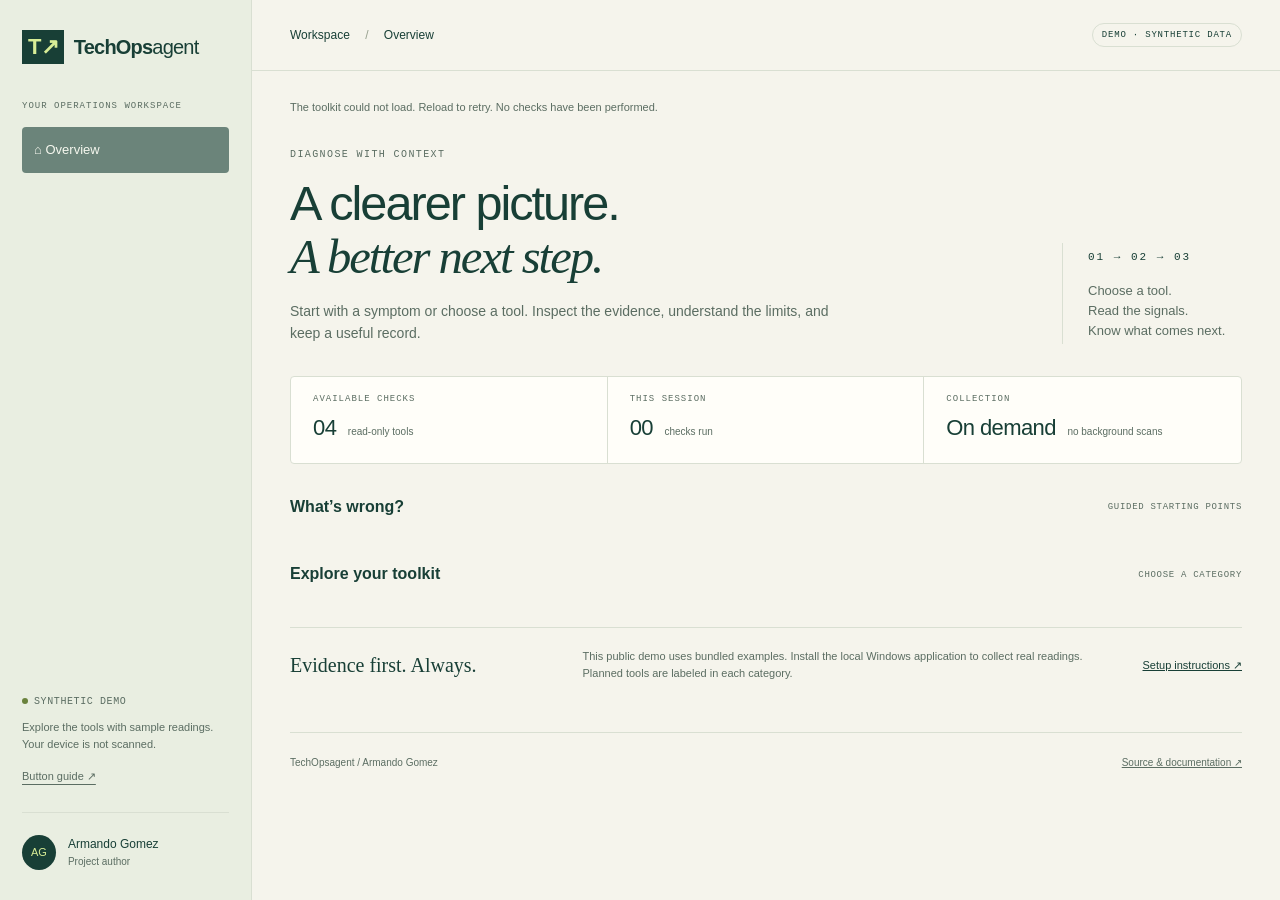
==== techops/static/toolkit/index.html @ 03677a9f "Add guided diagnostic toolkit and real Windows readings; 140 tests OK" ====
<!doctype html>
<html lang="en">
<head><meta charset="utf-8"><meta name="viewport" content="width=device-width,initial-scale=1">
<meta name="description" content="A guided computer and network diagnostic toolkit by Armando Gomez.">
<meta http-equiv="Content-Security-Policy" content="default-src 'self'; script-src 'self'; style-src 'self'; connect-src 'self'; img-src 'self' data:; object-src 'none'; base-uri 'none'; form-action 'none'">
<title>TechOpsagent · Diagnostic toolkit</title><link rel="icon" href="data:,"><link rel="stylesheet" href="./toolkit.css"><script src="./toolkit.js" defer></script></head>
<body data-mode="demo"><a class="skip" href="#main">Skip to tools</a>
<div class="app-shell">
<aside class="sidebar"><a class="brand" href="./"><span class="logo">T↗</span><span>TechOps<b>agent</b></span></a><p class="rail-label">YOUR OPERATIONS WORKSPACE</p>
<nav aria-label="Main navigation"><button class="nav-item active" id="home">⌂ <span>Overview</span></button><div id="navigation"></div></nav>
<div class="rail-bottom"><span class="rail-dot"></span><strong id="rail-mode">SYNTHETIC DEMO</strong><p id="rail-description">Explore the tools with sample readings. Your device is not scanned.</p><a href="https://github.com/ArmandoSNHU/TechOpsagent/blob/main/docs/TOOL-GUIDE.md">Button guide ↗</a></div>
<div class="byline"><span class="avatar">AG</span><span>Armando Gomez<small>Project author</small></span></div></aside>
<div class="content"><header class="topbar"><span>Workspace <b>/</b> <span id="breadcrumb">Overview</span></span><span id="mode-badge" class="mode-badge">DEMO · SYNTHETIC DATA</span></header>
<main id="main">
<div id="global-status" role="status" class="global-status">Loading tool catalog…</div>
<section id="overview"><div class="hero"><div><p class="eyebrow">DIAGNOSE WITH CONTEXT</p><h1>A clearer picture.<br><em>A better next step.</em></h1><p class="intro">Start with a symptom or choose a tool. Inspect the evidence, understand the limits, and keep a useful record.</p></div><div class="hero-note"><span>01 → 02 → 03</span><p>Choose a tool.<br>Read the signals.<br>Know what comes next.</p></div></div>
<div class="metrics"><div><span>AVAILABLE CHECKS</span><strong>04 <small>read-only tools</small></strong></div><div><span>THIS SESSION</span><strong id="session-count">00 <small>checks run</small></strong></div><div><span>COLLECTION</span><strong id="collection-label">On demand <small>no background scans</small></strong></div></div>
<section aria-labelledby="symptom-title"><div class="section-heading"><h2 id="symptom-title">What’s wrong?</h2><span>GUIDED STARTING POINTS</span></div><div id="shortcuts" class="shortcuts"></div></section>
<section aria-labelledby="categories-title"><div class="section-heading"><h2 id="categories-title">Explore your toolkit</h2><span>CHOOSE A CATEGORY</span></div><div id="category-cards" class="category-grid"></div></section>
<div class="scope-note"><strong>Evidence first. Always.</strong><p id="scope-text">This public demo uses bundled examples. Install the local Windows application to collect real readings. Planned tools are labeled in each category.</p><a href="https://github.com/ArmandoSNHU/TechOpsagent/blob/main/setup.md">Setup instructions ↗</a></div></section>
<section id="category-view" hidden><button class="back" id="category-back">← All categories</button><p class="eyebrow">TOOL DIRECTORY</p><h1 id="category-title"></h1><p id="category-description" class="intro"></p><div id="tool-list" class="tool-list"></div><div id="session-history" hidden><h2>This session</h2><p class="muted">Results remain in this tab’s memory until you reload. Save a report to keep a copy.</p><div id="history-list"></div></div></section>
<section id="tool-view" hidden><button class="back" id="tool-back">← Back to category</button><div class="tool-heading"><div><p id="tool-category" class="eyebrow"></p><h1 id="tool-title"></h1><p id="tool-description" class="intro"></p></div><span class="read-only">READ ONLY</span></div>
<div class="tool-layout"><div><div class="run-panel"><p id="tool-limit"></p><button id="run-tool" class="primary">Run check ↗</button><p id="run-status" role="status">Ready. Nothing has been collected.</p></div>
<section id="result-panel" class="result-panel" hidden aria-labelledby="result-title"><div class="result-top"><h2 id="result-title">Check results</h2><span id="result-state" class="state"></span></div><p id="result-time" class="result-time"></p><p id="result-summary"></p><div id="readings" class="readings"></div><p id="truncated" hidden>Only the first 200 readings are shown. This is not a complete inventory.</p><div class="result-actions"><button id="explain" class="secondary">Explain results</button><button id="export" class="secondary">Save report ↓</button></div><p id="export-note" class="muted"></p></section>
<div id="result-empty" class="empty"><span aria-hidden="true">◎</span><h2>Your evidence will appear here.</h2><p>Run this check to see timestamped readings and a clear explanation of what they do—and do not—tell you.</p></div></div>
<aside class="guide"><p class="eyebrow">YOUR FIELD GUIDE</p><h2>Make sense of the signals.</h2><p id="tool-help"></p><div id="explanation" hidden><h3>About this result</h3><p id="explanation-text"></p><span class="guide-label">RULE-BASED GUIDANCE · NO LLM</span></div><div class="next-box"><h3>Continue investigating</h3><p>A useful next check depends on the symptom. Explore another source of evidence.</p><button id="next-tool" class="secondary"></button></div><a href="https://github.com/ArmandoSNHU/TechOpsagent/blob/main/docs/TOOL-GUIDE.md">Read the tool documentation ↗</a></aside></div></section>
<footer><span>TechOpsagent / Armando Gomez</span><a href="https://github.com/ArmandoSNHU/TechOpsagent">Source & documentation ↗</a></footer>
</main></div></div><noscript><p>JavaScript is required for the tool dashboard. Read the setup and button guide in the repository to use the local application.</p></noscript></body></html>
---- techops/static/toolkit/toolkit.css ----
:root{--ink:#183f36;--muted:#5b6d62;--paper:#f5f4ec;--white:#fffef9;--line:#d9dfd2;--lime:#d8ed96;--mono:Consolas,'Courier New',monospace;--sans:'Segoe UI',Arial,sans-serif}
*{box-sizing:border-box}body{margin:0;font:15px/1.55 var(--sans);background:var(--paper);color:var(--ink)}a{color:inherit}button{font:inherit;cursor:pointer;color:inherit}button:disabled{cursor:wait;opacity:.6}[hidden]{display:none!important}:focus-visible{outline:3px solid #9b4328;outline-offset:4px}.skip{position:absolute;top:-70px;left:20px;background:var(--lime);padding:12px;z-index:10}.skip:focus{top:10px}.app-shell{display:grid;grid-template-columns:252px minmax(0,1fr);min-height:100vh}.sidebar{background:#e9eee1;padding:30px 22px;display:flex;flex-direction:column;border-right:1px solid var(--line)}.brand{display:flex;align-items:center;gap:10px;font-size:20px;text-decoration:none;font-weight:650;letter-spacing:-.8px}.brand b{font-weight:400}.logo{background:var(--ink);color:var(--lime);font-size:22px;padding:0 6px}.rail-label{font:9px var(--mono);letter-spacing:1px;color:var(--muted);margin:37px 0 16px}.nav-item{display:block;width:100%;border:0;text-align:left;background:none;padding:13px 12px;font-size:13px;border-radius:4px;margin-bottom:5px}.nav-item:hover{background:#dfe6d4}.nav-item.active{background:var(--ink);color:var(--white)}.rail-bottom{margin-top:auto;padding-top:80px;font-size:11px;color:var(--muted)}.rail-bottom strong{font:10px var(--mono);letter-spacing:.6px}.rail-dot{display:inline-block;width:6px;height:6px;background:#6a823c;border-radius:50%;margin-right:6px}.rail-bottom p{margin:10px 0 15px}.rail-bottom a{font-size:11px;text-underline-offset:4px}.byline{display:flex;align-items:center;gap:12px;margin-top:27px;border-top:1px solid var(--line);padding-top:22px;font-size:12px}.avatar{background:var(--ink);color:var(--lime);padding:9px;font-size:11px;border-radius:50%}.byline small{display:block;color:var(--muted);font-size:10px}.topbar{display:flex;justify-content:space-between;align-items:center;gap:15px;border-bottom:1px solid var(--line);padding:23px 38px;font-size:12px}.topbar b{margin:0 12px;font-weight:400;color:#97a18f}.mode-badge{font:9px var(--mono);letter-spacing:.8px;padding:6px 9px;border:1px solid var(--line);border-radius:20px;white-space:nowrap}main{padding:20px 38px 0;max-width:1500px;margin:auto}.global-status{font-size:11px;color:var(--muted);padding:8px 0}.hero{display:flex;justify-content:space-between;align-items:flex-end;gap:35px;margin:25px 0 32px}.eyebrow{font:10px var(--mono);letter-spacing:1.4px;margin:0 0 17px;color:var(--muted)}h1{font-size:clamp(34px,3.8vw,57px);line-height:1.08;letter-spacing:-2px;margin:0;font-weight:500}h1 em{font-family:Georgia,serif;font-weight:400}.intro{color:var(--muted);font-size:14px;max-width:560px;margin:18px 0 0}.hero-note{border-left:1px solid var(--line);padding:0 0 3px 25px;min-width:180px}.hero-note span{font:11px var(--mono);letter-spacing:2px}.hero-note p{font-size:13px;color:var(--muted);margin:15px 0 0}.metrics{display:grid;grid-template-columns:repeat(3,1fr);border:1px solid var(--line);background:var(--white);border-radius:4px;margin-bottom:31px}.metrics>div{padding:17px 22px;border-right:1px solid var(--line)}.metrics>div:last-child{border:0}.metrics span{display:block;font:9px var(--mono);letter-spacing:1px;color:var(--muted)}.metrics strong{display:block;font-weight:500;font-size:22px;margin-top:7px;letter-spacing:-.6px}.metrics small{font-size:10px;color:var(--muted);letter-spacing:0;margin-left:6px}.section-heading{display:flex;justify-content:space-between;align-items:center;gap:15px;margin:28px 0 15px}.section-heading h2{font-size:16px;margin:0;font-weight:600}.section-heading>span{font:9px var(--mono);color:var(--muted);letter-spacing:.7px}.shortcuts{display:grid;grid-template-columns:repeat(4,1fr);gap:10px}.shortcut{background:#e7edda;border:1px solid #d6dfc7;border-radius:4px;padding:13px;text-align:left;font-size:12px;line-height:1.5}.shortcut:hover{background:var(--lime)}.category-grid{display:grid;grid-template-columns:repeat(3,1fr);gap:14px}.category-card{text-align:left;background:var(--white);border:1px solid var(--line);padding:22px;border-radius:5px;transition:transform .15s,border-color .15s}.category-card:hover{transform:translateY(-3px);border-color:#849a6d}.category-icon{display:inline-flex;align-items:center;justify-content:center;width:34px;height:34px;background:#edf1e3;border-radius:4px;font-size:24px}.category-card h3{font-size:16px;margin:14px 0 7px;font-weight:600}.category-card p{font-size:12px;color:var(--muted);margin:0;min-height:38px}.card-link{display:block;margin-top:19px;font-size:11px;font-weight:600}.scope-note{display:grid;grid-template-columns:1fr 2fr auto;align-items:center;gap:25px;margin:25px 0 30px;padding:20px 0;border-top:1px solid var(--line)}.scope-note strong{font:20px Georgia,serif}.scope-note p{font-size:11px;color:var(--muted);margin:0}.scope-note a{font-size:11px}.back{border:0;background:none;padding:0;margin:19px 0 27px;font-size:12px;color:var(--muted)}.back:hover{text-decoration:underline}.tool-list{display:grid;grid-template-columns:repeat(2,1fr);gap:16px;margin-top:27px}.tool-card{border:1px solid var(--line);background:var(--white);border-radius:4px;padding:24px}.tool-state{font:9px var(--mono);letter-spacing:1px;color:var(--muted)}.tool-card h2{font-size:19px;margin:10px 0}.tool-card p{font-size:13px;color:var(--muted);margin:0 0 20px}.secondary,.primary{display:inline-flex;align-items:center;justify-content:center;text-decoration:none;padding:11px 15px;border:1px solid var(--line);border-radius:3px;background:var(--white);font-size:12px;font-weight:600}.secondary:hover{background:#edf1e5}.primary{background:var(--lime);border-color:#c5da8b;padding:12px 19px}.primary:hover{background:#c9e282}.planned-note{font-size:11px;color:var(--muted)}.tool-heading{display:flex;align-items:flex-start;justify-content:space-between;gap:20px}.tool-heading h1{font-size:38px;letter-spacing:-1.3px}.read-only{white-space:nowrap;font:9px var(--mono);padding:6px 9px;background:#e8eddc;border-radius:3px}.tool-layout{display:grid;grid-template-columns:minmax(0,2fr) minmax(240px,1fr);gap:24px;margin-top:27px}.run-panel{padding:23px;background:var(--white);border:1px solid var(--line);border-radius:4px}.run-panel>p:first-child{font-size:13px;color:var(--muted);margin:0 0 17px}#run-status{font-size:11px;color:var(--muted);margin:13px 0 0}.guide{align-self:start;border:1px solid var(--line);background:#eaf0df;padding:25px;border-radius:4px}.guide h2{font:25px/1.2 Georgia,serif;margin:0 0 15px}.guide p{font-size:13px;color:var(--muted)}.guide h3{font-size:13px}.guide a{font-size:11px}.guide-label{font:9px var(--mono);color:var(--muted)}.next-box{margin:25px 0;border-block:1px solid #cdd7be;padding:10px 0 23px}.next-box p{font-size:12px}.next-box .secondary{background:transparent}.empty{text-align:center;margin:25px 0;padding:38px 25px;border:1px dashed var(--line);border-radius:4px}.empty>span{font:42px Georgia,serif;color:#829478}.empty h2{font:24px Georgia,serif}.empty p{font-size:13px;color:var(--muted);max-width:360px;margin:auto}.result-panel{background:var(--white);border:1px solid var(--line);border-radius:4px;padding:23px;margin-top:20px;min-width:0}.result-top{display:flex;justify-content:space-between;align-items:center;gap:12px}.result-top h2{font-size:17px;margin:0}.state{font:10px var(--mono);background:#e7edd9;padding:4px 8px;border-radius:3px}.state.issue,.state.unavailable{background:#f4e3d6;color:#824025}.state.not_checked{background:#eee9dd;color:#66552d}.result-time{font:10px/1.7 var(--mono);color:var(--muted);overflow-wrap:anywhere;margin:14px 0}#result-summary{font-size:13px}.readings{overflow:auto;max-height:480px;margin:20px 0;border:1px solid var(--line)}table{width:100%;border-collapse:collapse;text-align:left;font-size:12px}th{font:9px var(--mono);text-transform:uppercase;letter-spacing:.5px;background:#edf1e5}th,td{padding:11px;border-bottom:1px solid var(--line);vertical-align:top;overflow-wrap:anywhere}td{font-family:var(--mono);font-size:11px;max-width:220px}.result-actions{display:flex;flex-wrap:wrap;gap:10px}.muted{font-size:11px;color:var(--muted)}#truncated{font-size:11px;color:#824025}#session-history{margin-top:25px}#session-history h2{font-size:18px}.history-item{display:block;width:100%;margin:10px 0;padding:15px;text-align:left;border:1px solid var(--line);background:var(--white);font-size:13px;border-radius:3px}footer{border-top:1px solid var(--line);margin-top:30px;padding:22px 0;display:flex;justify-content:space-between;gap:20px;color:var(--muted);font-size:10px}
@media(max-width:1150px){.app-shell{grid-template-columns:215px minmax(0,1fr)}.sidebar{padding:25px 15px}main{padding-inline:25px}.topbar{padding-inline:25px}.hero-note{display:none}.metrics small{display:block;margin:0}.shortcuts{grid-template-columns:repeat(2,1fr)}.category-grid{grid-template-columns:repeat(2,1fr)}.scope-note{grid-template-columns:1fr 2fr}.scope-note a{grid-column:1/-1}.tool-layout{grid-template-columns:1fr}.guide{display:block}.tool-heading h1{font-size:34px}}
@media(max-width:700px){.app-shell{display:block}.sidebar{padding:18px 20px;border-right:0;border-bottom:1px solid var(--line)}.brand{font-size:19px}.rail-label,.rail-bottom,.byline{display:none}nav{margin-top:17px;display:flex;gap:6px;overflow-x:auto;padding-bottom:5px}#navigation{display:contents}.nav-item{width:auto;flex-shrink:0;padding:10px;font-size:11px;margin:0}.topbar{padding:14px 20px;font-size:10px;align-items:flex-start}.mode-badge{font-size:8px;white-space:normal;text-align:right;max-width:130px}main{padding:12px 20px 0}.global-status{font-size:10px}.hero{margin:22px 0}.hero h1{font-size:43px;letter-spacing:-2px}.intro{font-size:13px}.eyebrow{font-size:9px}.metrics{margin-bottom:25px}.metrics>div{padding:13px 9px}.metrics span{font-size:7px;letter-spacing:.4px}.metrics strong{font-size:17px}.metrics small{font-size:9px}.section-heading h2{font-size:15px}.section-heading>span{font-size:8px;max-width:110px;text-align:right}.shortcuts{gap:8px}.shortcut{font-size:11px;padding:12px}.category-grid{gap:10px}.category-card{padding:16px}.category-card h3{font-size:14px}.category-card p{font-size:11px}.card-link{font-size:10px}.scope-note{display:block}.scope-note p{margin:12px 0}.scope-note strong{font-size:22px}.tool-list{grid-template-columns:1fr}.tool-card{padding:20px}.tool-heading{display:block}.tool-heading h1{font-size:32px}.read-only{display:inline-block;margin-top:15px}.run-panel,.result-panel,.guide{padding:19px}.tool-layout{gap:20px}.result-top{align-items:flex-start}.result-top h2{font-size:16px}.state{font-size:9px;white-space:nowrap}.result-time{font-size:9px}th,td{padding:9px}td{font-size:10px}.secondary{font-size:11px}.back{margin:15px 0 22px}footer{font-size:9px;flex-wrap:wrap}}
@media(prefers-reduced-motion:reduce){*{transition:none!important;scroll-behavior:auto!important}}
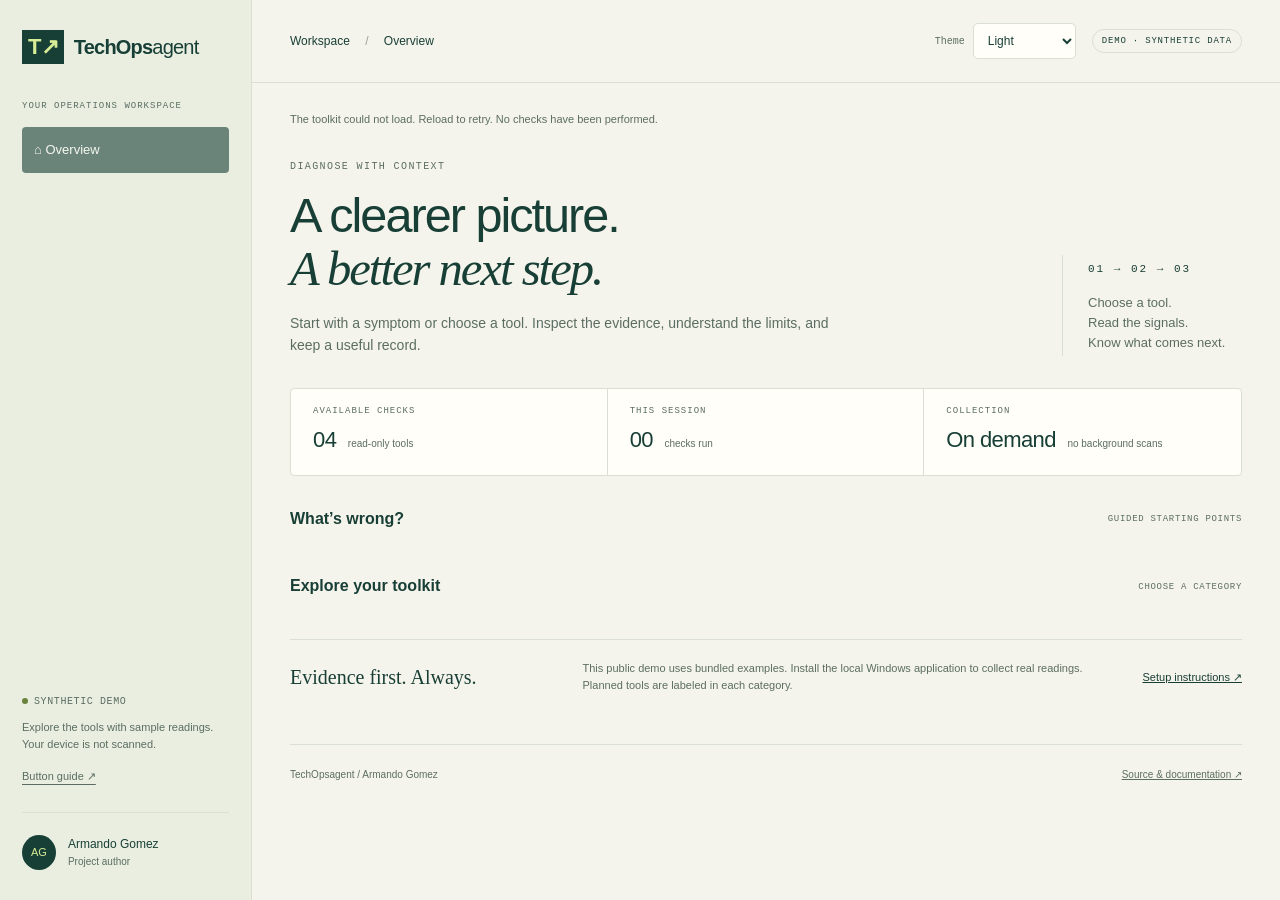
==== commit 339a2259: "Add persistent Neon Night dashboard theme; 140 Python and 4 theme tests pass" ====
--- a/techops/static/toolkit/index.html
+++ b/techops/static/toolkit/index.html
@@ -10,7 +10,7 @@
 <nav aria-label="Main navigation"><button class="nav-item active" id="home">⌂ <span>Overview</span></button><div id="navigation"></div></nav>
 <div class="rail-bottom"><span class="rail-dot"></span><strong id="rail-mode">SYNTHETIC DEMO</strong><p id="rail-description">Explore the tools with sample readings. Your device is not scanned.</p><a href="https://github.com/ArmandoSNHU/TechOpsagent/blob/main/docs/TOOL-GUIDE.md">Button guide ↗</a></div>
 <div class="byline"><span class="avatar">AG</span><span>Armando Gomez<small>Project author</small></span></div></aside>
-<div class="content"><header class="topbar"><span>Workspace <b>/</b> <span id="breadcrumb">Overview</span></span><span id="mode-badge" class="mode-badge">DEMO · SYNTHETIC DATA</span></header>
+<div class="content"><header class="topbar"><span>Workspace <b>/</b> <span id="breadcrumb">Overview</span></span><div class="topbar-controls"><label class="theme-control" for="theme-select">Theme <select id="theme-select"><option value="light">Light</option><option value="neon">Neon Night</option></select></label><span id="mode-badge" class="mode-badge">DEMO · SYNTHETIC DATA</span></div></header>
 <main id="main">
 <div id="global-status" role="status" class="global-status">Loading tool catalog…</div>
 <section id="overview"><div class="hero"><div><p class="eyebrow">DIAGNOSE WITH CONTEXT</p><h1>A clearer picture.<br><em>A better next step.</em></h1><p class="intro">Start with a symptom or choose a tool. Inspect the evidence, understand the limits, and keep a useful record.</p></div><div class="hero-note"><span>01 → 02 → 03</span><p>Choose a tool.<br>Read the signals.<br>Know what comes next.</p></div></div>
--- a/techops/static/toolkit/toolkit.css
+++ b/techops/static/toolkit/toolkit.css
@@ -3,3 +3,33 @@
 @media(max-width:1150px){.app-shell{grid-template-columns:215px minmax(0,1fr)}.sidebar{padding:25px 15px}main{padding-inline:25px}.topbar{padding-inline:25px}.hero-note{display:none}.metrics small{display:block;margin:0}.shortcuts{grid-template-columns:repeat(2,1fr)}.category-grid{grid-template-columns:repeat(2,1fr)}.scope-note{grid-template-columns:1fr 2fr}.scope-note a{grid-column:1/-1}.tool-layout{grid-template-columns:1fr}.guide{display:block}.tool-heading h1{font-size:34px}}
 @media(max-width:700px){.app-shell{display:block}.sidebar{padding:18px 20px;border-right:0;border-bottom:1px solid var(--line)}.brand{font-size:19px}.rail-label,.rail-bottom,.byline{display:none}nav{margin-top:17px;display:flex;gap:6px;overflow-x:auto;padding-bottom:5px}#navigation{display:contents}.nav-item{width:auto;flex-shrink:0;padding:10px;font-size:11px;margin:0}.topbar{padding:14px 20px;font-size:10px;align-items:flex-start}.mode-badge{font-size:8px;white-space:normal;text-align:right;max-width:130px}main{padding:12px 20px 0}.global-status{font-size:10px}.hero{margin:22px 0}.hero h1{font-size:43px;letter-spacing:-2px}.intro{font-size:13px}.eyebrow{font-size:9px}.metrics{margin-bottom:25px}.metrics>div{padding:13px 9px}.metrics span{font-size:7px;letter-spacing:.4px}.metrics strong{font-size:17px}.metrics small{font-size:9px}.section-heading h2{font-size:15px}.section-heading>span{font-size:8px;max-width:110px;text-align:right}.shortcuts{gap:8px}.shortcut{font-size:11px;padding:12px}.category-grid{gap:10px}.category-card{padding:16px}.category-card h3{font-size:14px}.category-card p{font-size:11px}.card-link{font-size:10px}.scope-note{display:block}.scope-note p{margin:12px 0}.scope-note strong{font-size:22px}.tool-list{grid-template-columns:1fr}.tool-card{padding:20px}.tool-heading{display:block}.tool-heading h1{font-size:32px}.read-only{display:inline-block;margin-top:15px}.run-panel,.result-panel,.guide{padding:19px}.tool-layout{gap:20px}.result-top{align-items:flex-start}.result-top h2{font-size:16px}.state{font-size:9px;white-space:nowrap}.result-time{font-size:9px}th,td{padding:9px}td{font-size:10px}.secondary{font-size:11px}.back{margin:15px 0 22px}footer{font-size:9px;flex-wrap:wrap}}
 @media(prefers-reduced-motion:reduce){*{transition:none!important;scroll-behavior:auto!important}}
+:root{color-scheme:light}
+.topbar-controls{display:flex;align-items:center;gap:16px}.theme-control{display:flex;align-items:center;gap:8px;font:10px var(--mono);color:var(--muted)}.theme-control select{font:12px var(--sans);color:var(--ink);background:var(--white);border:1px solid var(--line);border-radius:5px;padding:8px 10px;min-height:36px;cursor:pointer}
+:root[data-theme="neon"]{color-scheme:dark;--ink:#e1edf5;--muted:#a5b8c8;--paper:#080e19;--white:#111d2c;--line:#2b4053;--lime:#c8ff79}
+[data-theme="neon"] body{background:radial-gradient(ellipse at 85% 0%,#112c31 0,transparent 48%),var(--paper)}
+[data-theme="neon"] .sidebar{background:#0c1623;border-color:#28414a}
+[data-theme="neon"] .logo,[data-theme="neon"] .avatar{background:#142c32;color:#85fbd1;box-shadow:inset 0 0 0 1px #3c7168}
+[data-theme="neon"] .nav-item:hover{background:#172b38}
+[data-theme="neon"] .nav-item.active{background:#163c3c;color:#a1ffe0;box-shadow:inset 3px 0 #70f4cc}
+[data-theme="neon"] .rail-dot{background:#7cf4cb;box-shadow:0 0 8px #70f4cc70}
+[data-theme="neon"] h1 em{color:#8bf5d6;text-shadow:0 0 30px #5edcba25}
+[data-theme="neon"] .shortcut{background:#162a34;border-color:#34505a;color:#d9f4e7}
+[data-theme="neon"] .shortcut:hover{background:#20453f;border-color:#76dcb7}
+[data-theme="neon"] .category-icon{background:#19343c;color:#8bf5d6}
+[data-theme="neon"] .category-card:hover{border-color:#6bd6b4;box-shadow:0 0 22px #70f4cc0c}
+[data-theme="neon"] .card-link,[data-theme="neon"] .hero-note span{color:#9ef5d6}
+[data-theme="neon"] .primary{background:var(--lime);border-color:#b6e56d;color:#12251b;box-shadow:0 0 18px #c8ff7912}
+[data-theme="neon"] .primary:hover{background:#d8ff9e}
+[data-theme="neon"] .secondary:hover{background:#203644}
+[data-theme="neon"] .guide{background:#112631;border-color:#34545d}
+[data-theme="neon"] .guide h2{color:#b7f4df}
+[data-theme="neon"] .next-box{border-color:#34545d}
+[data-theme="neon"] .read-only,[data-theme="neon"] .state{background:#1a3c35;color:#a3f8d7}
+[data-theme="neon"] .state.issue,[data-theme="neon"] .state.unavailable{background:#47311f;color:#ffcb92}
+[data-theme="neon"] .state.not_checked{background:#33354a;color:#d3d6f0}
+[data-theme="neon"] th{background:#182e3d;color:#b6cddc}
+[data-theme="neon"] #truncated{color:#ffcb92}
+[data-theme="neon"] .empty>span{color:#76b7b4}
+[data-theme="neon"] .skip{color:#12251b}
+[data-theme="neon"] :focus-visible{outline-color:#bdfc7b}
+@media(max-width:700px){.topbar{flex-wrap:wrap}.topbar-controls{width:100%;justify-content:space-between;gap:10px}.theme-control{font-size:9px}.theme-control select{font-size:11px}.topbar-controls .mode-badge{max-width:none}}
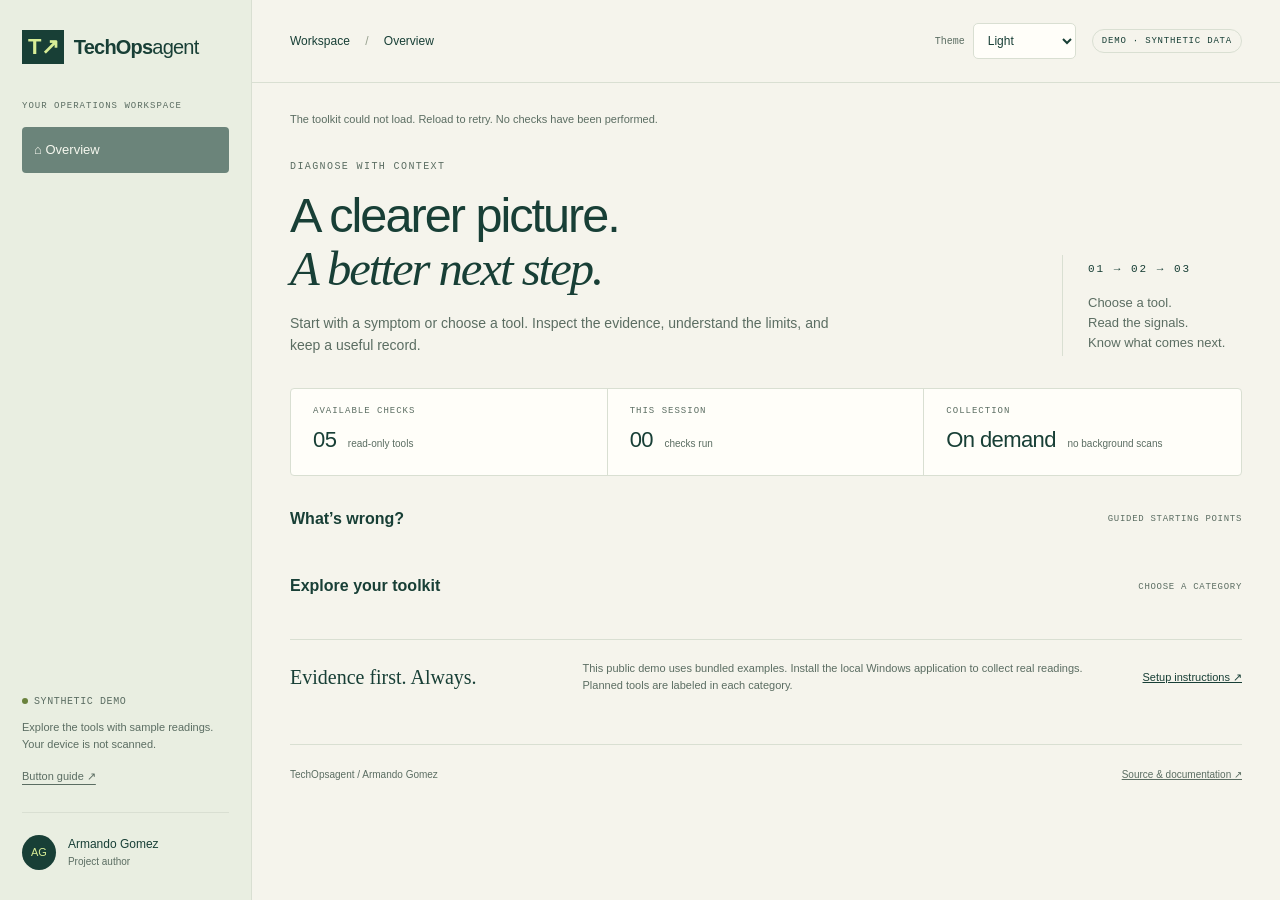
==== commit 563acf00: "Add DNS diagnostics with safe hostname input and documented results; 152 tests pass" ====
--- a/techops/static/toolkit/index.html
+++ b/techops/static/toolkit/index.html
@@ -14,14 +14,14 @@
 <main id="main">
 <div id="global-status" role="status" class="global-status">Loading tool catalog…</div>
 <section id="overview"><div class="hero"><div><p class="eyebrow">DIAGNOSE WITH CONTEXT</p><h1>A clearer picture.<br><em>A better next step.</em></h1><p class="intro">Start with a symptom or choose a tool. Inspect the evidence, understand the limits, and keep a useful record.</p></div><div class="hero-note"><span>01 → 02 → 03</span><p>Choose a tool.<br>Read the signals.<br>Know what comes next.</p></div></div>
-<div class="metrics"><div><span>AVAILABLE CHECKS</span><strong>04 <small>read-only tools</small></strong></div><div><span>THIS SESSION</span><strong id="session-count">00 <small>checks run</small></strong></div><div><span>COLLECTION</span><strong id="collection-label">On demand <small>no background scans</small></strong></div></div>
+<div class="metrics"><div><span>AVAILABLE CHECKS</span><strong id="available-count">05 <small>read-only tools</small></strong></div><div><span>THIS SESSION</span><strong id="session-count">00 <small>checks run</small></strong></div><div><span>COLLECTION</span><strong id="collection-label">On demand <small>no background scans</small></strong></div></div>
 <section aria-labelledby="symptom-title"><div class="section-heading"><h2 id="symptom-title">What’s wrong?</h2><span>GUIDED STARTING POINTS</span></div><div id="shortcuts" class="shortcuts"></div></section>
 <section aria-labelledby="categories-title"><div class="section-heading"><h2 id="categories-title">Explore your toolkit</h2><span>CHOOSE A CATEGORY</span></div><div id="category-cards" class="category-grid"></div></section>
 <div class="scope-note"><strong>Evidence first. Always.</strong><p id="scope-text">This public demo uses bundled examples. Install the local Windows application to collect real readings. Planned tools are labeled in each category.</p><a href="https://github.com/ArmandoSNHU/TechOpsagent/blob/main/setup.md">Setup instructions ↗</a></div></section>
 <section id="category-view" hidden><button class="back" id="category-back">← All categories</button><p class="eyebrow">TOOL DIRECTORY</p><h1 id="category-title"></h1><p id="category-description" class="intro"></p><div id="tool-list" class="tool-list"></div><div id="session-history" hidden><h2>This session</h2><p class="muted">Results remain in this tab’s memory until you reload. Save a report to keep a copy.</p><div id="history-list"></div></div></section>
 <section id="tool-view" hidden><button class="back" id="tool-back">← Back to category</button><div class="tool-heading"><div><p id="tool-category" class="eyebrow"></p><h1 id="tool-title"></h1><p id="tool-description" class="intro"></p></div><span class="read-only">READ ONLY</span></div>
-<div class="tool-layout"><div><div class="run-panel"><p id="tool-limit"></p><button id="run-tool" class="primary">Run check ↗</button><p id="run-status" role="status">Ready. Nothing has been collected.</p></div>
-<section id="result-panel" class="result-panel" hidden aria-labelledby="result-title"><div class="result-top"><h2 id="result-title">Check results</h2><span id="result-state" class="state"></span></div><p id="result-time" class="result-time"></p><p id="result-summary"></p><div id="readings" class="readings"></div><p id="truncated" hidden>Only the first 200 readings are shown. This is not a complete inventory.</p><div class="result-actions"><button id="explain" class="secondary">Explain results</button><button id="export" class="secondary">Save report ↓</button></div><p id="export-note" class="muted"></p></section>
+<div class="tool-layout"><div><div class="run-panel"><div id="dns-inputs" class="dns-inputs" hidden><div id="hostname-field"><label for="hostname">Hostname to resolve</label><input id="hostname" type="text" maxlength="254" placeholder="example.com" autocomplete="off" autocapitalize="none" spellcheck="false" aria-describedby="hostname-note"><p id="hostname-note">Hostname only. This sends a DNS query using your Windows DNS configuration when you run the check.</p></div><div id="dns-demo-field" hidden><label for="dns-example">Synthetic example</label><select id="dns-example"><option value="dns">Address records returned</option><option value="dns_failure">Lookup failed</option></select><p>No DNS query is sent. These are fixed examples, not live lookups.</p></div></div><p id="tool-limit"></p><button id="run-tool" class="primary">Run check ↗</button><p id="run-status" role="status">Ready. Nothing has been collected.</p></div>
+<section id="result-panel" class="result-panel" hidden aria-labelledby="result-title"><div class="result-top"><h2 id="result-title">Check results</h2><span id="result-state" class="state"></span></div><p id="result-time" class="result-time"></p><p id="result-target" class="result-target" hidden></p><p id="result-summary"></p><div id="readings" class="readings"></div><p id="truncated" hidden>Only the first 200 readings are shown. This is not a complete inventory.</p><div class="result-actions"><button id="explain" class="secondary">Explain results</button><button id="export" class="secondary">Save report ↓</button></div><p id="export-note" class="muted"></p></section>
 <div id="result-empty" class="empty"><span aria-hidden="true">◎</span><h2>Your evidence will appear here.</h2><p>Run this check to see timestamped readings and a clear explanation of what they do—and do not—tell you.</p></div></div>
 <aside class="guide"><p class="eyebrow">YOUR FIELD GUIDE</p><h2>Make sense of the signals.</h2><p id="tool-help"></p><div id="explanation" hidden><h3>About this result</h3><p id="explanation-text"></p><span class="guide-label">RULE-BASED GUIDANCE · NO LLM</span></div><div class="next-box"><h3>Continue investigating</h3><p>A useful next check depends on the symptom. Explore another source of evidence.</p><button id="next-tool" class="secondary"></button></div><a href="https://github.com/ArmandoSNHU/TechOpsagent/blob/main/docs/TOOL-GUIDE.md">Read the tool documentation ↗</a></aside></div></section>
 <footer><span>TechOpsagent / Armando Gomez</span><a href="https://github.com/ArmandoSNHU/TechOpsagent">Source & documentation ↗</a></footer>
--- a/techops/static/toolkit/toolkit.css
+++ b/techops/static/toolkit/toolkit.css
@@ -33,3 +33,4 @@
 [data-theme="neon"] .skip{color:#12251b}
 [data-theme="neon"] :focus-visible{outline-color:#bdfc7b}
 @media(max-width:700px){.topbar{flex-wrap:wrap}.topbar-controls{width:100%;justify-content:space-between;gap:10px}.theme-control{font-size:9px}.theme-control select{font-size:11px}.topbar-controls .mode-badge{max-width:none}}
+.dns-inputs{margin-bottom:22px}.dns-inputs label{display:block;font-size:13px;font-weight:600;margin-bottom:8px}.dns-inputs input,.dns-inputs select{width:100%;max-width:440px;background:var(--paper);color:var(--ink);border:1px solid var(--line);border-radius:4px;padding:12px;font:14px var(--sans)}.dns-inputs p{font-size:11px;color:var(--muted);max-width:480px;margin:9px 0 0}.result-target{font:12px/1.7 var(--mono);overflow-wrap:anywhere;padding:12px;background:var(--paper);border:1px solid var(--line);border-radius:3px}
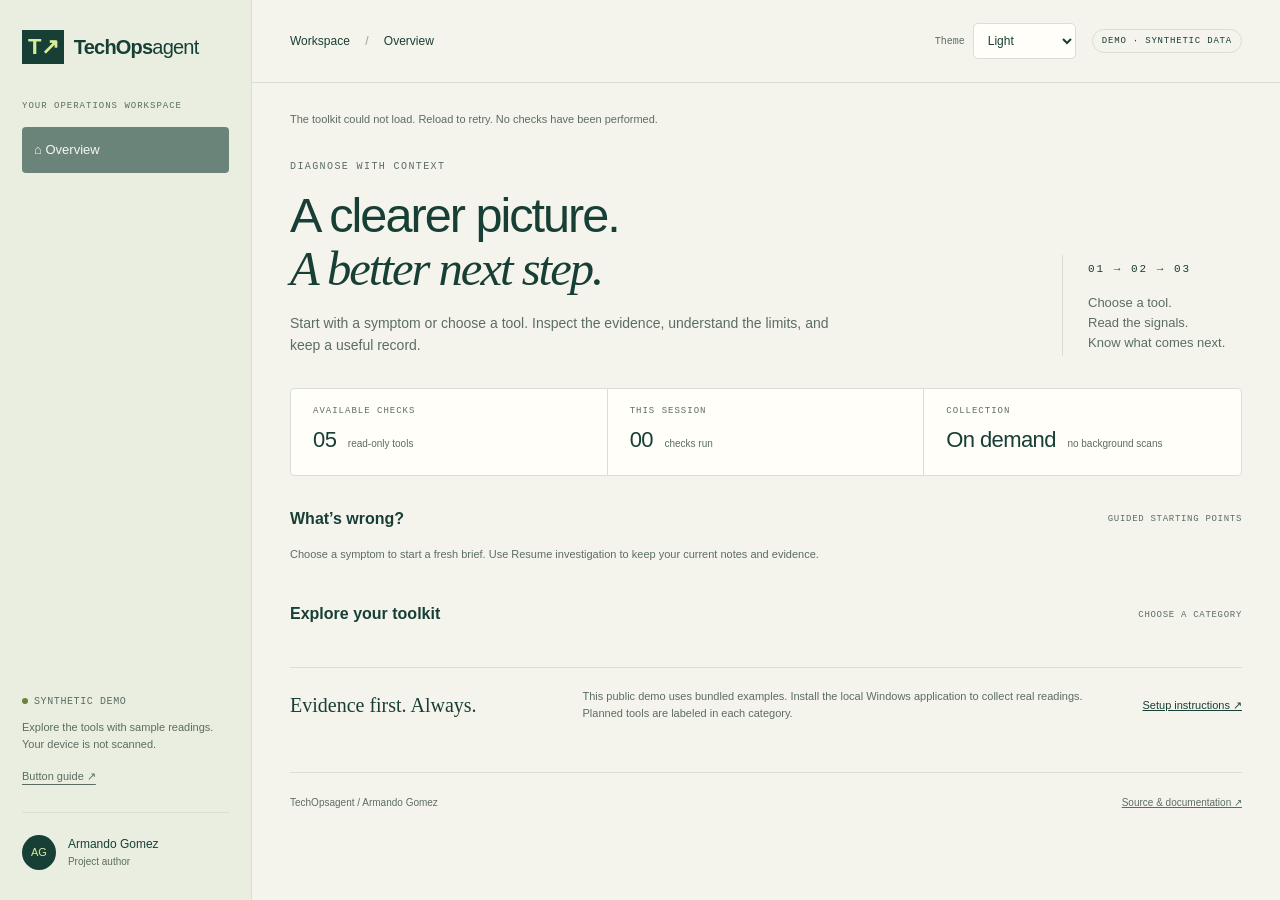
==== commit 4d900dc2: "Add researched operations workflows and support handoffs; 152 Python and 13 Node tests pass" ====
--- a/techops/static/toolkit/index.html
+++ b/techops/static/toolkit/index.html
@@ -3,7 +3,7 @@
 <head><meta charset="utf-8"><meta name="viewport" content="width=device-width,initial-scale=1">
 <meta name="description" content="A guided computer and network diagnostic toolkit by Armando Gomez.">
 <meta http-equiv="Content-Security-Policy" content="default-src 'self'; script-src 'self'; style-src 'self'; connect-src 'self'; img-src 'self' data:; object-src 'none'; base-uri 'none'; form-action 'none'">
-<title>TechOpsagent · Diagnostic toolkit</title><link rel="icon" href="data:,"><link rel="stylesheet" href="./toolkit.css"><script src="./toolkit.js" defer></script></head>
+<title>TechOpsagent · Diagnostic toolkit</title><link rel="icon" href="data:,"><link rel="stylesheet" href="./toolkit.css"><script src="./investigation.js" defer></script><script src="./toolkit.js" defer></script></head>
 <body data-mode="demo"><a class="skip" href="#main">Skip to tools</a>
 <div class="app-shell">
 <aside class="sidebar"><a class="brand" href="./"><span class="logo">T↗</span><span>TechOps<b>agent</b></span></a><p class="rail-label">YOUR OPERATIONS WORKSPACE</p>
@@ -15,11 +15,17 @@
 <div id="global-status" role="status" class="global-status">Loading tool catalog…</div>
 <section id="overview"><div class="hero"><div><p class="eyebrow">DIAGNOSE WITH CONTEXT</p><h1>A clearer picture.<br><em>A better next step.</em></h1><p class="intro">Start with a symptom or choose a tool. Inspect the evidence, understand the limits, and keep a useful record.</p></div><div class="hero-note"><span>01 → 02 → 03</span><p>Choose a tool.<br>Read the signals.<br>Know what comes next.</p></div></div>
 <div class="metrics"><div><span>AVAILABLE CHECKS</span><strong id="available-count">05 <small>read-only tools</small></strong></div><div><span>THIS SESSION</span><strong id="session-count">00 <small>checks run</small></strong></div><div><span>COLLECTION</span><strong id="collection-label">On demand <small>no background scans</small></strong></div></div>
-<section aria-labelledby="symptom-title"><div class="section-heading"><h2 id="symptom-title">What’s wrong?</h2><span>GUIDED STARTING POINTS</span></div><div id="shortcuts" class="shortcuts"></div></section>
+<section aria-labelledby="symptom-title"><div class="section-heading"><h2 id="symptom-title">What’s wrong?</h2><span>GUIDED STARTING POINTS</span></div><p class="muted">Choose a symptom to start a fresh brief. Use Resume investigation to keep your current notes and evidence.</p><div id="shortcuts" class="shortcuts"></div><p><button id="resume-guide" class="secondary" hidden>Resume investigation →</button></p></section>
 <section aria-labelledby="categories-title"><div class="section-heading"><h2 id="categories-title">Explore your toolkit</h2><span>CHOOSE A CATEGORY</span></div><div id="category-cards" class="category-grid"></div></section>
 <div class="scope-note"><strong>Evidence first. Always.</strong><p id="scope-text">This public demo uses bundled examples. Install the local Windows application to collect real readings. Planned tools are labeled in each category.</p><a href="https://github.com/ArmandoSNHU/TechOpsagent/blob/main/setup.md">Setup instructions ↗</a></div></section>
 <section id="category-view" hidden><button class="back" id="category-back">← All categories</button><p class="eyebrow">TOOL DIRECTORY</p><h1 id="category-title"></h1><p id="category-description" class="intro"></p><div id="tool-list" class="tool-list"></div><div id="session-history" hidden><h2>This session</h2><p class="muted">Results remain in this tab’s memory until you reload. Save a report to keep a copy.</p><div id="history-list"></div></div></section>
-<section id="tool-view" hidden><button class="back" id="tool-back">← Back to category</button><div class="tool-heading"><div><p id="tool-category" class="eyebrow"></p><h1 id="tool-title"></h1><p id="tool-description" class="intro"></p></div><span class="read-only">READ ONLY</span></div>
+<section id="investigation-view" hidden aria-labelledby="investigation-title">
+<button id="guide-home" class="back">← Overview</button><p class="eyebrow">GUIDED INVESTIGATION · NO AUTOMATIC CHANGES</p><h1 id="investigation-title">Troubleshoot with evidence</h1><p class="intro">Collect the right snapshots, record the impact, and leave a clear handoff. Each check runs only when you choose Run.</p>
+<div class="investigation-layout"><div>
+<div class="run-panel investigation-context"><label for="guide-impact">Who or what is affected?</label><textarea id="guide-impact" maxlength="1000" placeholder="Example: One computer cannot reach the internal portal."></textarea><label for="guide-change">When did it start? What changed?</label><textarea id="guide-change" maxlength="1000" placeholder="Example: Started after connecting to the VPN."></textarea><p class="muted">Notes stay in this tab. Do not enter passwords or tokens. Refresh clears this investigation.</p></div>
+<div class="section-heading"><h2>Follow the evidence</h2><span>OPEN → RUN → RETURN</span></div><div id="guide-steps"></div></div>
+<aside class="guide investigation-brief"><p class="eyebrow">OPERATIONS BRIEF</p><h2>What do we know?</h2><div id="guide-counts" class="brief-counts"></div><p id="guide-conclusion"></p><h3>Still to verify</h3><ul id="guide-gaps"></ul><h3>Escalation & recovery</h3><p>For widespread outages or suspected data/security impact, use your organization’s incident process. Assign an owner and next update time. After an approved fix, repeat the original user task.</p><button id="save-handoff" class="primary">Save support handoff ↓</button><button id="refresh-brief" class="secondary">Refresh evidence age</button><p class="muted">Markdown summary; no automatic upload or ticket creation. Review private details before sharing. Recovery and root cause remain unverified.</p></aside></div></section>
+<section id="tool-view" hidden><button id="return-guide" class="secondary" hidden>← Return to investigation</button><button class="back" id="tool-back">← Back to category</button><div class="tool-heading"><div><p id="tool-category" class="eyebrow"></p><h1 id="tool-title"></h1><p id="tool-description" class="intro"></p></div><span class="read-only">READ ONLY</span></div>
 <div class="tool-layout"><div><div class="run-panel"><div id="dns-inputs" class="dns-inputs" hidden><div id="hostname-field"><label for="hostname">Hostname to resolve</label><input id="hostname" type="text" maxlength="254" placeholder="example.com" autocomplete="off" autocapitalize="none" spellcheck="false" aria-describedby="hostname-note"><p id="hostname-note">Hostname only. This sends a DNS query using your Windows DNS configuration when you run the check.</p></div><div id="dns-demo-field" hidden><label for="dns-example">Synthetic example</label><select id="dns-example"><option value="dns">Address records returned</option><option value="dns_failure">Lookup failed</option></select><p>No DNS query is sent. These are fixed examples, not live lookups.</p></div></div><p id="tool-limit"></p><button id="run-tool" class="primary">Run check ↗</button><p id="run-status" role="status">Ready. Nothing has been collected.</p></div>
 <section id="result-panel" class="result-panel" hidden aria-labelledby="result-title"><div class="result-top"><h2 id="result-title">Check results</h2><span id="result-state" class="state"></span></div><p id="result-time" class="result-time"></p><p id="result-target" class="result-target" hidden></p><p id="result-summary"></p><div id="readings" class="readings"></div><p id="truncated" hidden>Only the first 200 readings are shown. This is not a complete inventory.</p><div class="result-actions"><button id="explain" class="secondary">Explain results</button><button id="export" class="secondary">Save report ↓</button></div><p id="export-note" class="muted"></p></section>
 <div id="result-empty" class="empty"><span aria-hidden="true">◎</span><h2>Your evidence will appear here.</h2><p>Run this check to see timestamped readings and a clear explanation of what they do—and do not—tell you.</p></div></div>
--- a/techops/static/toolkit/toolkit.css
+++ b/techops/static/toolkit/toolkit.css
@@ -34,3 +34,5 @@
 [data-theme="neon"] :focus-visible{outline-color:#bdfc7b}
 @media(max-width:700px){.topbar{flex-wrap:wrap}.topbar-controls{width:100%;justify-content:space-between;gap:10px}.theme-control{font-size:9px}.theme-control select{font-size:11px}.topbar-controls .mode-badge{max-width:none}}
 .dns-inputs{margin-bottom:22px}.dns-inputs label{display:block;font-size:13px;font-weight:600;margin-bottom:8px}.dns-inputs input,.dns-inputs select{width:100%;max-width:440px;background:var(--paper);color:var(--ink);border:1px solid var(--line);border-radius:4px;padding:12px;font:14px var(--sans)}.dns-inputs p{font-size:11px;color:var(--muted);max-width:480px;margin:9px 0 0}.result-target{font:12px/1.7 var(--mono);overflow-wrap:anywhere;padding:12px;background:var(--paper);border:1px solid var(--line);border-radius:3px}
+
+.investigation-layout{display:grid;grid-template-columns:minmax(0,1.4fr) minmax(260px,1fr);gap:24px;margin-top:28px}.investigation-context label{display:block;font-size:13px;font-weight:600;margin-bottom:8px}.investigation-context textarea{width:100%;min-height:75px;resize:vertical;background:var(--paper);color:var(--ink);border:1px solid var(--line);padding:12px;font:13px var(--sans);margin-bottom:16px;border-radius:4px}.investigation-step{background:var(--white);border:1px solid var(--line);padding:22px;margin-bottom:14px;border-radius:4px}.investigation-step h3{font-size:18px;margin:10px 0}.investigation-step p{font-size:13px}.brief-counts{font:14px/1.8 var(--mono);padding:16px 0;border-block:1px solid var(--line)}.investigation-brief li{font-size:13px;margin:12px 0;color:var(--muted)}.investigation-brief ul{padding-left:18px}.investigation-brief button{margin:8px 0;max-width:100%}#return-guide{margin:12px 18px 12px 0}.investigation-context textarea:focus-visible{outline:3px solid var(--lime);outline-offset:3px}@media(max-width:1000px){.investigation-layout{grid-template-columns:1fr}}
